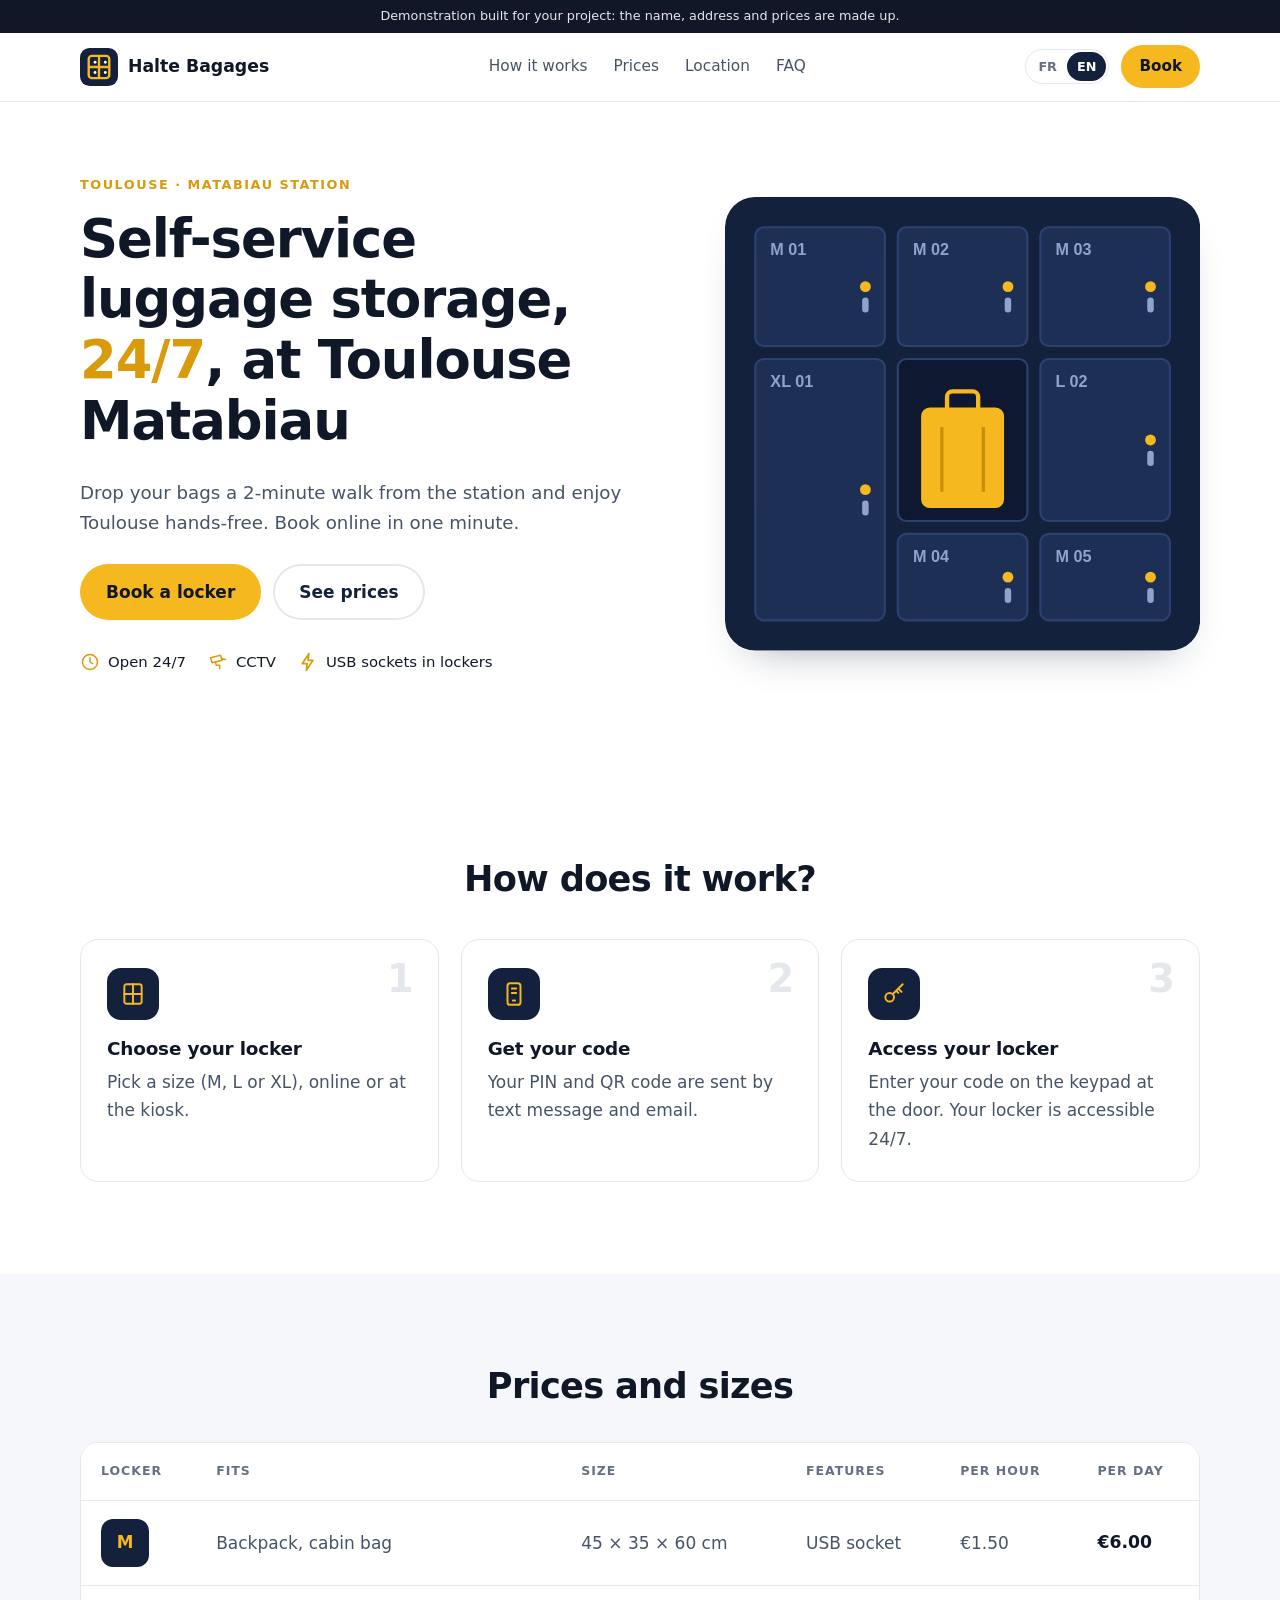
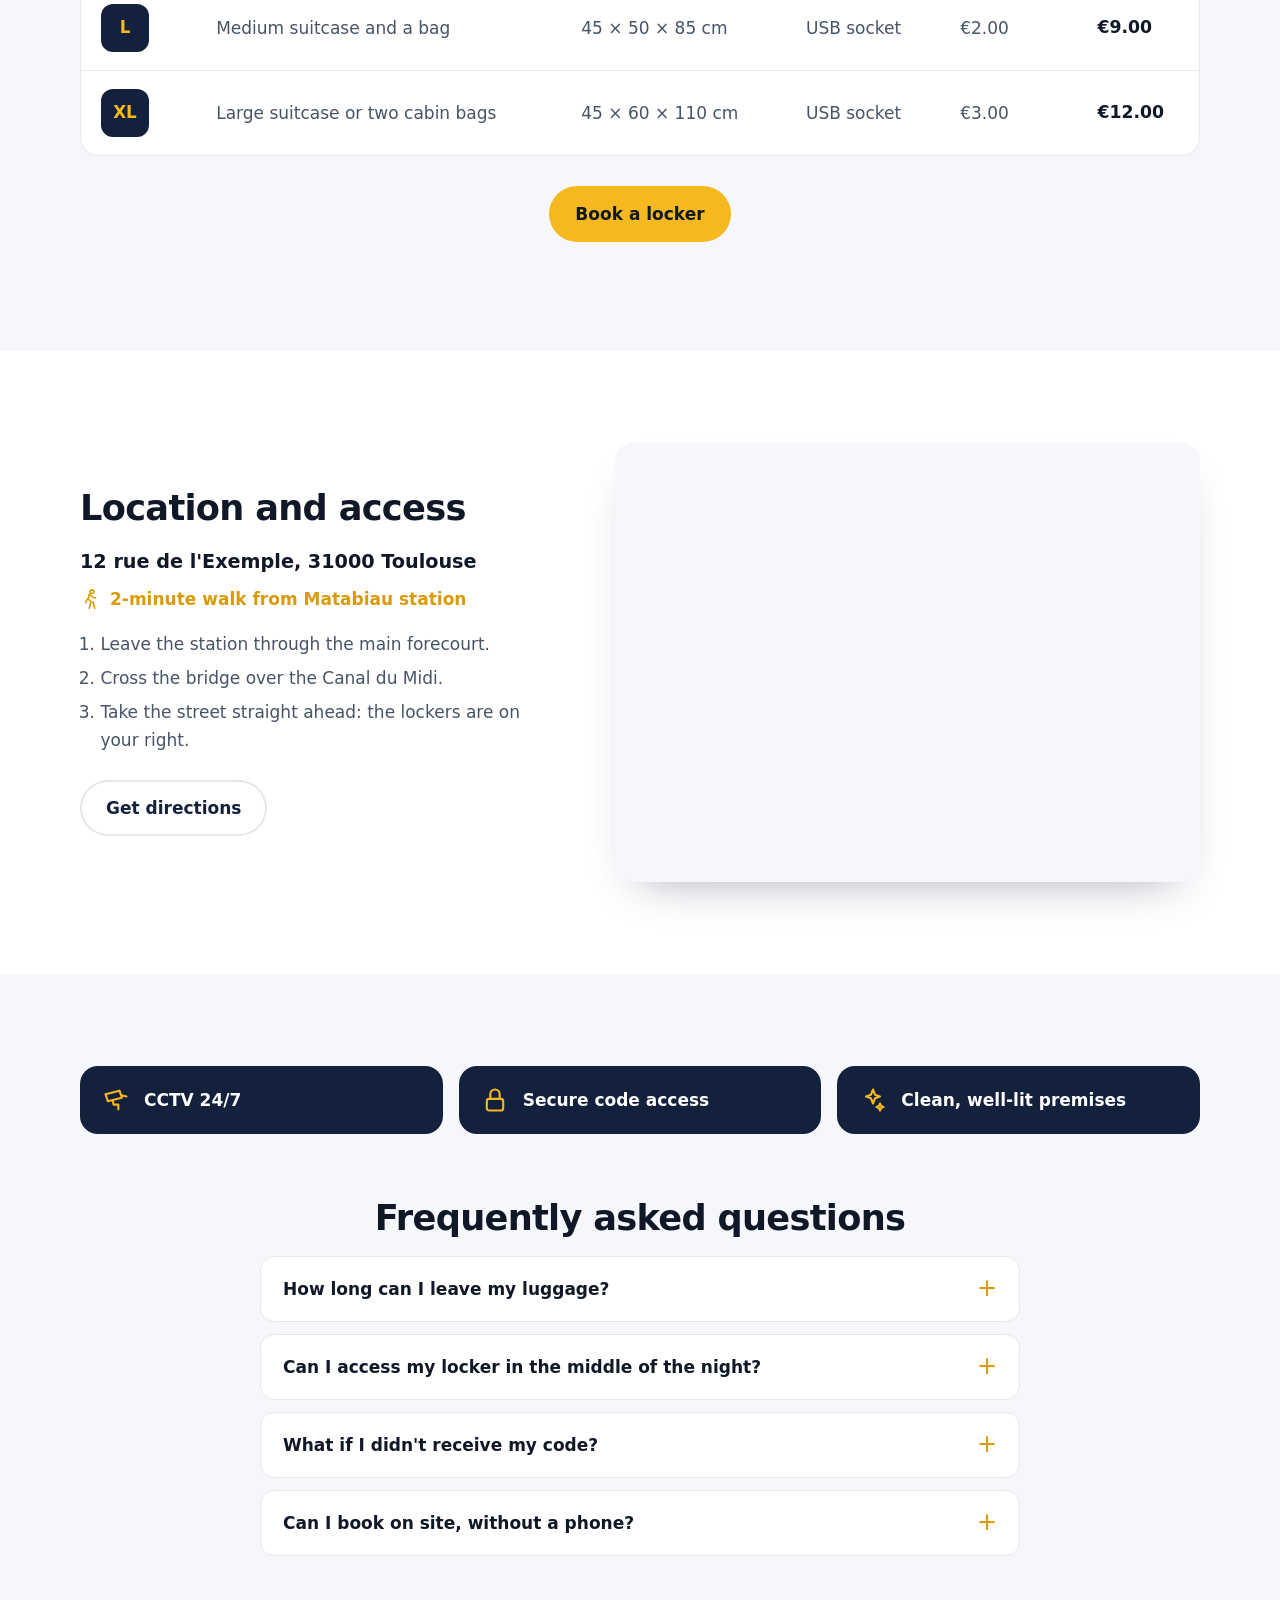
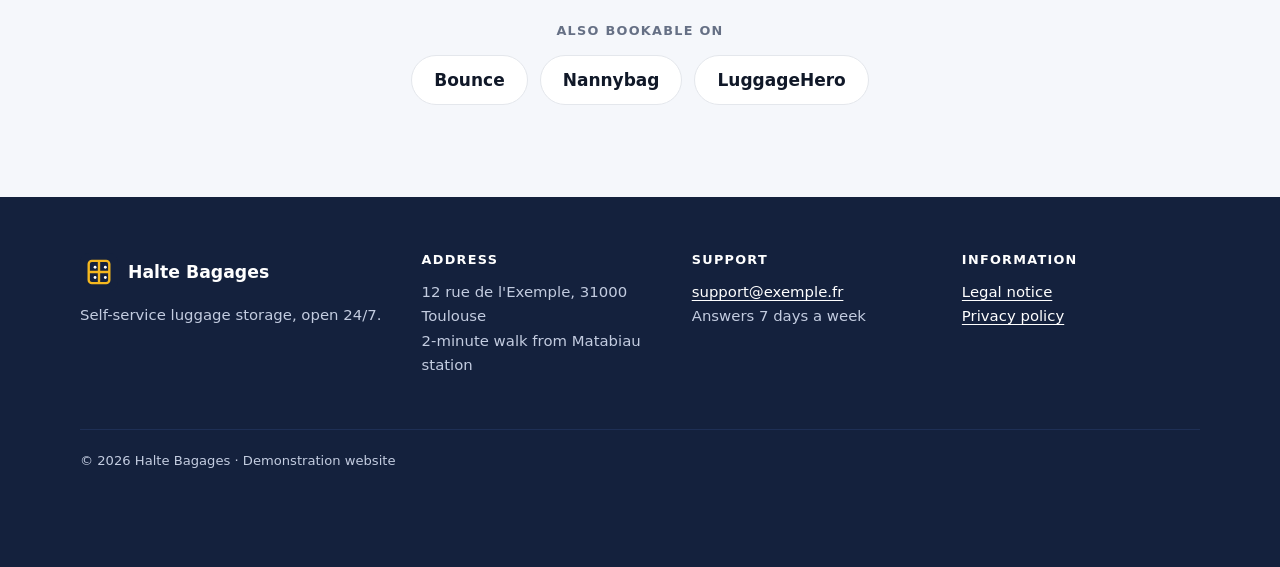
==== index.html @ 48436c83 "Démonstration : consigne à bagages" ====
<!doctype html>
<html lang="fr">
<head>
  <meta charset="utf-8">
  <meta name="viewport" content="width=device-width, initial-scale=1">
  <title>Consigne à bagages 24/7 à Toulouse Matabiau | Halte Bagages</title>
  <meta name="description" content="Consigne à bagages automatisée à 2 minutes à pied de la gare Matabiau. Casiers M, L et XL, accès par code 24 h/24, réservation en ligne.">
  <!-- Démonstration : hors des moteurs de recherche. Le vrai site sera indexé, avec une adresse par langue. -->
  <meta name="robots" content="noindex, nofollow">
  <meta property="og:title" content="Consigne à bagages 24/7 à Toulouse Matabiau | Halte Bagages">
  <meta property="og:description" content="Consigne à bagages automatisée à 2 minutes à pied de la gare Matabiau. Casiers M, L et XL, accès par code 24 h/24, réservation en ligne.">
  <meta name="theme-color" content="#14213D">
  <link rel="icon" href="data:image/svg+xml,%3Csvg%20xmlns%3D%22http%3A%2F%2Fwww.w3.org%2F2000%2Fsvg%22%20viewBox%3D%220%200%2048%2048%22%20aria-hidden%3D%22true%22%3E%3Crect%20width%3D%2248%22%20height%3D%2248%22%20rx%3D%2212%22%20fill%3D%22%2314213D%22%2F%3E%3Crect%20x%3D%2211%22%20y%3D%2210%22%20width%3D%2226%22%20height%3D%2228%22%20rx%3D%224%22%20fill%3D%22none%22%20stroke%3D%22%23F5B81F%22%20stroke-width%3D%223%22%2F%3E%3Cpath%20d%3D%22M11%2024h26M24%2010v28%22%20stroke%3D%22%23F5B81F%22%20stroke-width%3D%223%22%2F%3E%3Ccircle%20cx%3D%2219%22%20cy%3D%2218%22%20r%3D%221.8%22%20fill%3D%22%23fff%22%2F%3E%3Ccircle%20cx%3D%2232%22%20cy%3D%2218%22%20r%3D%221.8%22%20fill%3D%22%23fff%22%2F%3E%3Ccircle%20cx%3D%2219%22%20cy%3D%2231%22%20r%3D%221.8%22%20fill%3D%22%23fff%22%2F%3E%3Ccircle%20cx%3D%2232%22%20cy%3D%2231%22%20r%3D%221.8%22%20fill%3D%22%23fff%22%2F%3E%3C%2Fsvg%3E">
  <link rel="preload" href="assets/fonts/inter.woff2" as="font" type="font/woff2" crossorigin>
  <link rel="stylesheet" href="assets/style.css">
  <script>
    // Langue choisie avant l'affichage : celle déjà choisie, sinon celle du navigateur
    (function () {
      var l = null
      try { l = localStorage.getItem("langue") } catch (e) {}
      if (l !== "fr" && l !== "en") l = (navigator.language || "fr").slice(0, 2) === "fr" ? "fr" : "en"
      document.documentElement.lang = l
    })()
    window.TEXTES = {"titre":{"fr":"Consigne à bagages 24/7 à Toulouse Matabiau | Halte Bagages","en":"Luggage storage 24/7 at Toulouse Matabiau | Halte Bagages"},"description":{"fr":"Consigne à bagages automatisée à 2 minutes à pied de la gare Matabiau. Casiers M, L et XL, accès par code 24 h/24, réservation en ligne.","en":"Self-service luggage storage, a 2-minute walk from Toulouse Matabiau station. M, L and XL lockers, 24/7 code access, online booking."}}
  </script>
</head>
<body>
  <div class="bandeau-demo"><span lang="fr">Démonstration préparée pour votre annonce : le nom, l'adresse et les tarifs sont fictifs.</span><span lang="en">Demonstration built for your project: the name, address and prices are made up.</span></div>
  <header class="entete">
    <div class="conteneur">
      <a class="marque" href="index.html" aria-label="Halte Bagages"><svg viewBox="0 0 48 48" aria-hidden="true"><rect width="48" height="48" rx="12" fill="#14213D"/><rect x="11" y="10" width="26" height="28" rx="4" fill="none" stroke="#F5B81F" stroke-width="3"/><path d="M11 24h26M24 10v28" stroke="#F5B81F" stroke-width="3"/><circle cx="19" cy="18" r="1.8" fill="#fff"/><circle cx="32" cy="18" r="1.8" fill="#fff"/><circle cx="19" cy="31" r="1.8" fill="#fff"/><circle cx="32" cy="31" r="1.8" fill="#fff"/></svg><strong>Halte Bagages</strong></a>
      <nav class="nav" aria-label="Navigation">
        <a href="index.html#fonctionnement"><span lang="fr">Comment ça marche</span><span lang="en">How it works</span></a>
        <a href="index.html#tarifs"><span lang="fr">Tarifs</span><span lang="en">Prices</span></a>
        <a href="index.html#acces"><span lang="fr">Accès</span><span lang="en">Location</span></a>
        <a href="index.html#faq">FAQ</a>
      </nav>
      <div class="entete-droite">
        <div class="langues" role="group" aria-label="Langue / Language">
          <button type="button" data-langue="fr" aria-pressed="true">FR</button>
          <button type="button" data-langue="en" aria-pressed="false">EN</button>
        </div>
        <button type="button" class="bouton petit" data-reserver><span lang="fr">Réserver</span><span lang="en">Book</span></button>
      </div>
    </div>
  </header>
  <main>

    <section class="heros">
      <div class="conteneur heros-grille">
        <div>
          <p class="surtitre"><span lang="fr">Toulouse · Gare Matabiau</span><span lang="en">Toulouse · Matabiau station</span></p>
          <h1><span lang="fr">Consigne à bagages automatisée <em>24/7</em> à Toulouse Matabiau</span><span lang="en">Self-service luggage storage, <em>24/7</em>, at Toulouse Matabiau</span></h1>
          <p class="intro"><span lang="fr">Déposez vos valises à 2 minutes à pied de la gare et profitez de Toulouse les mains libres. Réservation en ligne en une minute.</span><span lang="en">Drop your bags a 2-minute walk from the station and enjoy Toulouse hands-free. Book online in one minute.</span></p>
          <div class="boutons">
            <button type="button" class="bouton" data-reserver><span lang="fr">Réserver un casier</span><span lang="en">Book a locker</span></button>
            <a class="bouton second" href="#tarifs"><span lang="fr">Voir les tarifs</span><span lang="en">See prices</span></a>
          </div>
          <ul class="atouts">
            <li><svg viewBox="0 0 24 24" fill="none" stroke="currentColor" stroke-width="1.8" stroke-linecap="round" stroke-linejoin="round" aria-hidden="true"><circle cx="12" cy="12" r="9"/><path d="M12 7v5l3 2"/></svg><span lang="fr">Ouvert 24 h/24, 7 j/7</span><span lang="en">Open 24/7</span></li>
            <li><svg viewBox="0 0 24 24" fill="none" stroke="currentColor" stroke-width="1.8" stroke-linecap="round" stroke-linejoin="round" aria-hidden="true"><path d="M3 7l12-3 2 6-12 3zM9 12l1 4h4M17 8l4 1M14 16v4"/></svg><span lang="fr">Vidéosurveillance</span><span lang="en">CCTV</span></li>
            <li><svg viewBox="0 0 24 24" fill="none" stroke="currentColor" stroke-width="2" stroke-linecap="round" stroke-linejoin="round" aria-hidden="true"><path d="M13 2L5 14h6l-1 8 8-12h-6z"/></svg><span lang="fr">Prises USB dans les casiers</span><span lang="en">USB sockets in lockers</span></li>
          </ul>
        </div>
        <div class="heros-visuel"><svg viewBox="0 0 440 420" role="img" aria-label="Illustration : un mur de casiers, dont un ouvert avec une valise">
  <rect width="440" height="420" rx="28" fill="#14213D"/>
  <g transform="translate(28 28)">
  <rect width="120" height="110" rx="8" fill="#1E2F55" stroke="#2C4170" stroke-width="2"/>
  <text x="14" y="26" font-family="Inter, sans-serif" font-weight="700" font-size="15" fill="#8FA3CC">M 01</text><circle cx="102" cy="55" r="5" fill="#F5B81F"/><rect x="99" y="65" width="6" height="14" rx="3" fill="#8FA3CC"/>
</g><g transform="translate(160 28)">
  <rect width="120" height="110" rx="8" fill="#1E2F55" stroke="#2C4170" stroke-width="2"/>
  <text x="14" y="26" font-family="Inter, sans-serif" font-weight="700" font-size="15" fill="#8FA3CC">M 02</text><circle cx="102" cy="55" r="5" fill="#F5B81F"/><rect x="99" y="65" width="6" height="14" rx="3" fill="#8FA3CC"/>
</g><g transform="translate(292 28)">
  <rect width="120" height="110" rx="8" fill="#1E2F55" stroke="#2C4170" stroke-width="2"/>
  <text x="14" y="26" font-family="Inter, sans-serif" font-weight="700" font-size="15" fill="#8FA3CC">M 03</text><circle cx="102" cy="55" r="5" fill="#F5B81F"/><rect x="99" y="65" width="6" height="14" rx="3" fill="#8FA3CC"/>
</g>
  <g transform="translate(28 150)">
  <rect width="120" height="242" rx="8" fill="#1E2F55" stroke="#2C4170" stroke-width="2"/>
  <text x="14" y="26" font-family="Inter, sans-serif" font-weight="700" font-size="15" fill="#8FA3CC">XL 01</text><circle cx="102" cy="121" r="5" fill="#F5B81F"/><rect x="99" y="131" width="6" height="14" rx="3" fill="#8FA3CC"/>
</g><g transform="translate(160 150)">
  <rect width="120" height="150" rx="8" fill="#0E1830" stroke="#2C4170" stroke-width="2"/>
  <rect x="21.599999999999998" y="45" width="76.8" height="93" rx="8" fill="#F5B81F"/><rect x="45.6" y="30" width="28.799999999999997" height="21.000000000000004" rx="5" fill="none" stroke="#F5B81F" stroke-width="4"/><path d="M40.800000000000004 63v60M79.2 63v60" stroke="#C98F0C" stroke-width="3"/>
</g><g transform="translate(292 150)">
  <rect width="120" height="150" rx="8" fill="#1E2F55" stroke="#2C4170" stroke-width="2"/>
  <text x="14" y="26" font-family="Inter, sans-serif" font-weight="700" font-size="15" fill="#8FA3CC">L 02</text><circle cx="102" cy="75" r="5" fill="#F5B81F"/><rect x="99" y="85" width="6" height="14" rx="3" fill="#8FA3CC"/>
</g>
  <g transform="translate(160 312)">
  <rect width="120" height="80" rx="8" fill="#1E2F55" stroke="#2C4170" stroke-width="2"/>
  <text x="14" y="26" font-family="Inter, sans-serif" font-weight="700" font-size="15" fill="#8FA3CC">M 04</text><circle cx="102" cy="40" r="5" fill="#F5B81F"/><rect x="99" y="50" width="6" height="14" rx="3" fill="#8FA3CC"/>
</g><g transform="translate(292 312)">
  <rect width="120" height="80" rx="8" fill="#1E2F55" stroke="#2C4170" stroke-width="2"/>
  <text x="14" y="26" font-family="Inter, sans-serif" font-weight="700" font-size="15" fill="#8FA3CC">M 05</text><circle cx="102" cy="40" r="5" fill="#F5B81F"/><rect x="99" y="50" width="6" height="14" rx="3" fill="#8FA3CC"/>
</g>
</svg></div>
      </div>
    </section>

    <section id="fonctionnement">
      <div class="conteneur">
        <h2 class="centre"><span lang="fr">Comment ça marche ?</span><span lang="en">How does it work?</span></h2>
        <ol class="etapes">
          <li><span class="etape-icone"><svg viewBox="0 0 24 24" fill="none" stroke="currentColor" stroke-width="1.8" stroke-linecap="round" stroke-linejoin="round" aria-hidden="true"><rect x="4" y="3" width="16" height="18" rx="2"/><path d="M4 12h16M12 3v18"/></svg></span><h3><span lang="fr">Choisissez votre casier</span><span lang="en">Choose your locker</span></h3><p><span lang="fr">Sélectionnez la taille (M, L ou XL), en ligne ou sur la borne.</span><span lang="en">Pick a size (M, L or XL), online or at the kiosk.</span></p></li>
          <li><span class="etape-icone"><svg viewBox="0 0 24 24" fill="none" stroke="currentColor" stroke-width="1.8" stroke-linecap="round" stroke-linejoin="round" aria-hidden="true"><rect x="6" y="2" width="12" height="20" rx="2.5"/><path d="M10 7h4M10 11h4M11 18h2"/></svg></span><h3><span lang="fr">Recevez votre code</span><span lang="en">Get your code</span></h3><p><span lang="fr">Votre code PIN et votre QR code arrivent par SMS et par e-mail.</span><span lang="en">Your PIN and QR code are sent by text message and email.</span></p></li>
          <li><span class="etape-icone"><svg viewBox="0 0 24 24" fill="none" stroke="currentColor" stroke-width="1.8" stroke-linecap="round" stroke-linejoin="round" aria-hidden="true"><circle cx="8" cy="15" r="4"/><path d="M11 12l9-9M16 7l3 3M14 9l2 2"/></svg></span><h3><span lang="fr">Accédez à votre casier</span><span lang="en">Access your locker</span></h3><p><span lang="fr">Tapez votre code sur le boîtier à l'entrée. Votre casier est accessible 24 h/24.</span><span lang="en">Enter your code on the keypad at the door. Your locker is accessible 24/7.</span></p></li>
        </ol>
      </div>
    </section>

    <section id="tarifs" class="fond-clair">
      <div class="conteneur">
        <h2 class="centre"><span lang="fr">Tarifs et formats</span><span lang="en">Prices and sizes</span></h2>
        <div class="tableau-defile">
          <table class="tarifs">
            <thead><tr><th><span lang="fr">Casier</span><span lang="en">Locker</span></th><th><span lang="fr">Capacité</span><span lang="en">Fits</span></th><th><span lang="fr">Dimensions</span><span lang="en">Size</span></th><th><span lang="fr">Équipement</span><span lang="en">Features</span></th><th><span lang="fr">L'heure</span><span lang="en">Per hour</span></th><th><span lang="fr">La journée</span><span lang="en">Per day</span></th></tr></thead>
            <tbody>
              <tr><th scope="row"><span class="taille">M</span></th><td><span lang="fr">Sac à dos, bagage cabine</span><span lang="en">Backpack, cabin bag</span></td><td>45 × 35 × 60 cm</td><td><span lang="fr">Prise USB</span><span lang="en">USB socket</span></td><td><span lang="fr">1,50 €</span><span lang="en">€1.50</span></td><td><strong><span lang="fr">6,00 €</span><span lang="en">€6.00</span></strong></td></tr>
              <tr><th scope="row"><span class="taille">L</span></th><td><span lang="fr">Valise moyenne et un sac</span><span lang="en">Medium suitcase and a bag</span></td><td>45 × 50 × 85 cm</td><td><span lang="fr">Prise USB</span><span lang="en">USB socket</span></td><td><span lang="fr">2,00 €</span><span lang="en">€2.00</span></td><td><strong><span lang="fr">9,00 €</span><span lang="en">€9.00</span></strong></td></tr>
              <tr><th scope="row"><span class="taille">XL</span></th><td><span lang="fr">Grande valise ou deux valises cabine</span><span lang="en">Large suitcase or two cabin bags</span></td><td>45 × 60 × 110 cm</td><td><span lang="fr">Prise USB</span><span lang="en">USB socket</span></td><td><span lang="fr">3,00 €</span><span lang="en">€3.00</span></td><td><strong><span lang="fr">12,00 €</span><span lang="en">€12.00</span></strong></td></tr>
            </tbody>
          </table>
        </div>
        <p class="centre"><button type="button" class="bouton" data-reserver><span lang="fr">Réserver un casier</span><span lang="en">Book a locker</span></button></p>
      </div>
    </section>

    <section id="acces">
      <div class="conteneur acces-grille">
        <div>
          <h2><span lang="fr">Localisation et accès</span><span lang="en">Location and access</span></h2>
          <p class="adresse">12 rue de l'Exemple, 31000 Toulouse</p>
          <p class="pieton"><svg viewBox="0 0 24 24" fill="none" stroke="currentColor" stroke-width="1.8" stroke-linecap="round" stroke-linejoin="round" aria-hidden="true"><circle cx="13" cy="4" r="2"/><path d="M10 22l2-7-3-3 1-5 4 3 3 1M8 12l-2 4M14 15l2 7"/></svg><span lang="fr">2 minutes à pied de la gare Matabiau</span><span lang="en">2-minute walk from Matabiau station</span></p>
          <ol class="itineraire">
            <li><span lang="fr">Sortez de la gare par le parvis principal.</span><span lang="en">Leave the station through the main forecourt.</span></li>
            <li><span lang="fr">Traversez le pont au-dessus du canal du Midi.</span><span lang="en">Cross the bridge over the Canal du Midi.</span></li>
            <li><span lang="fr">Prenez la rue en face : la consigne est sur votre droite.</span><span lang="en">Take the street straight ahead: the lockers are on your right.</span></li>
          </ol>
          <a class="bouton second" href="https://www.google.com/maps/dir/?api=1&destination=Gare+de+Toulouse-Matabiau&travelmode=walking" target="_blank" rel="noopener"><span lang="fr">Ouvrir l'itinéraire</span><span lang="en">Get directions</span></a>
        </div>
        <div class="carte">
          <iframe title="Google Maps" loading="lazy" referrerpolicy="no-referrer-when-downgrade" src="https://www.google.com/maps?q=Gare+de+Toulouse-Matabiau&z=16&output=embed"></iframe>
        </div>
      </div>
    </section>

    <section id="faq" class="fond-clair">
      <div class="conteneur">
        <ul class="reassurance">
          <li><svg viewBox="0 0 24 24" fill="none" stroke="currentColor" stroke-width="1.8" stroke-linecap="round" stroke-linejoin="round" aria-hidden="true"><path d="M3 7l12-3 2 6-12 3zM9 12l1 4h4M17 8l4 1M14 16v4"/></svg><strong><span lang="fr">Vidéosurveillance 24 h/24</span><span lang="en">CCTV 24/7</span></strong></li>
          <li><svg viewBox="0 0 24 24" fill="none" stroke="currentColor" stroke-width="1.8" stroke-linecap="round" stroke-linejoin="round" aria-hidden="true"><rect x="5" y="11" width="14" height="10" rx="2"/><path d="M8 11V7a4 4 0 0 1 8 0v4"/></svg><strong><span lang="fr">Accès sécurisé par code</span><span lang="en">Secure code access</span></strong></li>
          <li><svg viewBox="0 0 24 24" fill="none" stroke="currentColor" stroke-width="1.8" stroke-linecap="round" stroke-linejoin="round" aria-hidden="true"><path d="M12 3l1.8 4.6L18 9l-4.2 1.4L12 15l-1.8-4.6L6 9l4.2-1.4zM18 15l.9 2.1L21 18l-2.1.9L18 21l-.9-2.1L15 18l2.1-.9z"/></svg><strong><span lang="fr">Local propre et éclairé</span><span lang="en">Clean, well-lit premises</span></strong></li>
        </ul>
        <div class="etroit">
          <h2 class="centre"><span lang="fr">Questions fréquentes</span><span lang="en">Frequently asked questions</span></h2>
          <details name="faq"><summary><span lang="fr">Combien de temps puis-je laisser mes bagages ?</span><span lang="en">How long can I leave my luggage?</span></summary><p><span lang="fr">De quelques heures à plusieurs jours. Vous choisissez la durée à la réservation et vous pouvez la prolonger en ligne.</span><span lang="en">From a few hours to several days. You choose the duration when booking and can extend it online.</span></p></details>
          <details name="faq"><summary><span lang="fr">Puis-je accéder à mon casier en pleine nuit ?</span><span lang="en">Can I access my locker in the middle of the night?</span></summary><p><span lang="fr">Oui. Le local s'ouvre avec votre code, 24 h/24 et 7 j/7, jours fériés compris.</span><span lang="en">Yes. The door opens with your code, 24/7, public holidays included.</span></p></details>
          <details name="faq"><summary><span lang="fr">Que faire si je n'ai pas reçu mon code ?</span><span lang="en">What if I didn't receive my code?</span></summary><p><span lang="fr">Vérifiez vos courriers indésirables, puis écrivez à l'assistance : nous vous renvoyons le code.</span><span lang="en">Check your spam folder, then contact support: we will send the code again.</span></p></details>
          <details name="faq"><summary><span lang="fr">Puis-je réserver sur place, sans téléphone ?</span><span lang="en">Can I book on site, without a phone?</span></summary><p><span lang="fr">Oui, la borne à l'entrée permet de réserver et de payer par carte.</span><span lang="en">Yes, the kiosk at the entrance lets you book and pay by card.</span></p></details>
        </div>
        <div class="partenaires">
          <p><span lang="fr">Aussi réservable sur</span><span lang="en">Also bookable on</span></p>
          <div><a href="#" data-demo>Bounce</a><a href="#" data-demo>Nannybag</a><a href="#" data-demo>LuggageHero</a></div>
        </div>
      </div>
    </section>
  </main>
  <footer class="pied">
    <div class="conteneur pied-grille">
      <div>
        <a class="marque" href="index.html"><svg viewBox="0 0 48 48" aria-hidden="true"><rect width="48" height="48" rx="12" fill="#14213D"/><rect x="11" y="10" width="26" height="28" rx="4" fill="none" stroke="#F5B81F" stroke-width="3"/><path d="M11 24h26M24 10v28" stroke="#F5B81F" stroke-width="3"/><circle cx="19" cy="18" r="1.8" fill="#fff"/><circle cx="32" cy="18" r="1.8" fill="#fff"/><circle cx="19" cy="31" r="1.8" fill="#fff"/><circle cx="32" cy="31" r="1.8" fill="#fff"/></svg><strong>Halte Bagages</strong></a>
        <p><span lang="fr">Consigne à bagages automatisée, ouverte 24 h/24 et 7 j/7.</span><span lang="en">Self-service luggage storage, open 24/7.</span></p>
      </div>
      <div>
        <h3><span lang="fr">Adresse</span><span lang="en">Address</span></h3>
        <p>12 rue de l'Exemple, 31000 Toulouse<br><span lang="fr">À 2 minutes à pied de la gare Matabiau</span><span lang="en">2-minute walk from Matabiau station</span></p>
      </div>
      <div>
        <h3><span lang="fr">Assistance</span><span lang="en">Support</span></h3>
        <p><a href="mailto:support@exemple.fr">support@exemple.fr</a><br><span lang="fr">Réponse 7 j/7</span><span lang="en">Answers 7 days a week</span></p>
      </div>
      <div>
        <h3><span lang="fr">Informations</span><span lang="en">Information</span></h3>
        <p><a href="mentions-legales.html#mentions"><span lang="fr">Mentions légales</span><span lang="en">Legal notice</span></a><br><a href="mentions-legales.html#confidentialite"><span lang="fr">Politique de confidentialité</span><span lang="en">Privacy policy</span></a></p>
      </div>
    </div>
    <div class="conteneur pied-bas">© 2026 Halte Bagages · <span lang="fr">Site de démonstration</span><span lang="en">Demonstration website</span></div>
  </footer>
  <button type="button" class="bouton reserver-mobile" data-reserver><span lang="fr">Réserver un casier</span><span lang="en">Book a locker</span></button>

  <dialog class="reservation" id="reservation" aria-labelledby="reservation-titre">
    <form method="dialog" class="reservation-fermer"><button aria-label="Fermer / Close">×</button></form>
    <p class="note-demo"><span lang="fr">Ici s'affichera votre module de réservation SmartLOCKERS. Cette réservation est une simulation : rien n'est enregistré ni envoyé.</span><span lang="en">Your SmartLOCKERS booking module will be displayed here. This booking is a simulation: nothing is saved or sent.</span></p>
    <div data-etape="1">
      <h2 id="reservation-titre"><span lang="fr">Réserver un casier</span><span lang="en">Book a locker</span></h2>
      <fieldset>
        <legend><span lang="fr">Taille du casier</span><span lang="en">Locker size</span></legend>
        <div class="choix">
          <label><input type="radio" name="taille" value="M"><span><strong>M</strong><small><span lang="fr">Sac à dos, bagage cabine</span><span lang="en">Backpack, cabin bag</span></small></span></label>
          <label><input type="radio" name="taille" value="L" checked><span><strong>L</strong><small><span lang="fr">Valise moyenne et un sac</span><span lang="en">Medium suitcase and a bag</span></small></span></label>
          <label><input type="radio" name="taille" value="XL"><span><strong>XL</strong><small><span lang="fr">Grande valise ou deux valises cabine</span><span lang="en">Large suitcase or two cabin bags</span></small></span></label>
        </div>
      </fieldset>
      <fieldset>
        <legend><span lang="fr">Durée</span><span lang="en">Duration</span></legend>
        <div class="choix durees">
          <label><input type="radio" name="duree" value="2"><span><strong><span lang="fr">2 h</span><span lang="en">2 hrs</span></strong></span></label>
          <label><input type="radio" name="duree" value="4" checked><span><strong><span lang="fr">4 h</span><span lang="en">4 hrs</span></strong></span></label>
          <label><input type="radio" name="duree" value="24"><span><strong><span lang="fr">1 jour</span><span lang="en">1 day</span></strong></span></label>
          <label><input type="radio" name="duree" value="48"><span><strong><span lang="fr">2 jours</span><span lang="en">2 days</span></strong></span></label>
        </div>
      </fieldset>
      <p class="total"><span lang="fr">Total</span><span lang="en">Total</span> : <strong id="total"></strong></p>
      <button type="button" class="bouton large" data-suite="2"><span lang="fr">Continuer</span><span lang="en">Continue</span></button>
    </div>
    <div data-etape="2" hidden>
      <h2><span lang="fr">Où envoyer votre code ?</span><span lang="en">Where should we send your code?</span></h2>
      <label class="champ"><span lang="fr">E-mail</span><span lang="en">Email</span><input type="email" id="r-mail" autocomplete="email" placeholder="vous@exemple.fr"></label>
      <label class="champ"><span lang="fr">Téléphone portable</span><span lang="en">Mobile phone</span><input type="tel" id="r-tel" autocomplete="tel" placeholder="06 12 34 56 78"></label>
      <p class="erreur" id="r-erreur" role="alert" hidden><span lang="fr">Indiquez un e-mail valide et un numéro de téléphone.</span><span lang="en">Please enter a valid email and a phone number.</span></p>
      <button type="button" class="bouton large" data-suite="3"><span lang="fr">Recevoir mon code</span><span lang="en">Get my code</span></button>
      <button type="button" class="lien" data-suite="1"><span lang="fr">Retour</span><span lang="en">Back</span></button>
    </div>
    <div data-etape="3" hidden>
      <h2><span lang="fr">C'est réservé</span><span lang="en">You're booked</span></h2>
      <p id="r-recap"></p>
      <div class="code-pin" aria-label="Code PIN"><span id="r-pin"></span></div>
      <div class="qr" id="r-qr" aria-hidden="true"></div>
      <p class="discret"><span lang="fr">Sur le vrai site, ce code arrive par SMS et par e-mail. Tapez-le sur le boîtier à l'entrée.</span><span lang="en">On the real website, this code is sent by text message and email. Enter it on the keypad at the door.</span></p>
      <form method="dialog"><button class="bouton large"><span lang="fr">Fermer</span><span lang="en">Close</span></button></form>
    </div>
  </dialog>
  <script>window.CASIERS = [{"id":"M","heure":1.5,"jour":6},{"id":"L","heure":2,"jour":9},{"id":"XL","heure":3,"jour":12}]</script>
  <script src="assets/site.js" defer></script>
</body>
</html>
---- assets/style.css ----
/* Démo consigne à bagages : bleu nuit, accent jaune ocre, une page, pensée pour le téléphone d'un voyageur */
@font-face { font-family: "Inter"; src: url("fonts/inter.woff2") format("woff2"); font-weight: 100 900; font-display: swap; }

:root {
  --nuit: #14213D;
  --nuit-clair: #1E2F55;
  --jaune: #F5B81F;
  --ocre: #D99A0B;
  --encre: #101828;
  --texte: #475467;
  --discret: #667085;
  --fond: #FFFFFF;
  --fond-clair: #F5F7FB;
  --trait: #E4E7EC;
  --rayon: 18px;
  --ombre: 0 20px 44px -26px rgba(20, 33, 61, .45);
}

*, *::before, *::after { box-sizing: border-box; }
html { scroll-behavior: smooth; scroll-padding-top: 84px; -webkit-text-size-adjust: 100%; }
body { margin: 0; font-family: "Inter", system-ui, sans-serif; font-size: 17px; line-height: 1.65; color: var(--texte); background: var(--fond); }
svg { display: block; max-width: 100%; }
a { color: var(--nuit); text-underline-offset: 3px; }
h1, h2, h3 { color: var(--encre); line-height: 1.15; margin: 0 0 .5em; font-weight: 750; letter-spacing: -.02em; }
h1 { font-size: clamp(2rem, 5.2vw, 3.3rem); }
h1 em { font-style: normal; color: var(--ocre); }
h2 { font-size: clamp(1.6rem, 3.4vw, 2.2rem); }
h3 { font-size: 1.15rem; letter-spacing: -.01em; }
p { margin: 0 0 1em; }
:focus-visible { outline: 3px solid var(--ocre); outline-offset: 3px; }
.conteneur { width: min(1120px, 100% - 32px); margin-inline: auto; }
.etroit { width: min(760px, 100%); margin-inline: auto; }
section { padding: clamp(48px, 8vw, 92px) 0; }
.centre { text-align: center; }
.fond-clair { background: var(--fond-clair); }
.discret { color: var(--discret); font-size: .9rem; }

/* Deux langues dans la page : seule celle de <html lang> s'affiche */
html[lang="fr"] [lang="en"], html[lang="en"] [lang="fr"] { display: none; }

/* Boutons */
.bouton { display: inline-flex; align-items: center; justify-content: center; gap: 8px; padding: 14px 26px; border-radius: 999px; background: var(--jaune); color: var(--encre); font: inherit; font-weight: 700; text-decoration: none; border: 0; cursor: pointer; transition: background .2s, transform .2s; }
.bouton:hover { background: var(--ocre); transform: translateY(-1px); }
.bouton.second { background: transparent; color: var(--nuit); box-shadow: inset 0 0 0 2px var(--trait); }
.bouton.second:hover { background: var(--fond-clair); }
.bouton.petit { padding: 9px 18px; font-size: .95rem; }
.bouton.large { width: 100%; }
.boutons { display: flex; flex-wrap: wrap; gap: 12px; margin-top: 26px; }
.lien { display: block; margin: 12px auto 0; background: none; border: 0; font: inherit; color: var(--discret); text-decoration: underline; cursor: pointer; }

.bandeau-demo { background: var(--encre); color: #E4E7EC; font-size: .8rem; text-align: center; padding: 7px 16px; line-height: 1.45; }

/* En-tête */
.entete { position: sticky; top: 0; z-index: 30; background: rgba(255, 255, 255, .94); backdrop-filter: blur(8px); border-bottom: 1px solid var(--trait); }
.entete .conteneur { display: flex; align-items: center; justify-content: space-between; gap: 16px; min-height: 68px; }
.marque { display: flex; align-items: center; gap: 10px; text-decoration: none; color: var(--encre); font-size: 1.08rem; white-space: nowrap; }
.marque svg { width: 38px; height: 38px; }
.nav { display: flex; gap: 26px; }
.nav a { text-decoration: none; color: var(--texte); font-weight: 500; font-size: .96rem; }
.nav a:hover { color: var(--encre); }
.entete-droite { display: flex; align-items: center; gap: 12px; }
.langues { display: flex; border: 1px solid var(--trait); border-radius: 999px; padding: 2px; }
.langues button { border: 0; background: none; font: inherit; font-size: .8rem; font-weight: 600; color: var(--discret); padding: 4px 10px; border-radius: 999px; cursor: pointer; }
.langues button[aria-pressed="true"] { background: var(--nuit); color: #fff; }

/* Héros */
.heros { padding-top: clamp(36px, 6vw, 72px); }
.heros-grille { display: grid; grid-template-columns: 1.1fr .9fr; gap: clamp(28px, 5vw, 64px); align-items: center; }
.surtitre { font-size: .8rem; font-weight: 700; letter-spacing: .12em; text-transform: uppercase; color: var(--ocre); margin-bottom: 14px; }
.intro { font-size: 1.14rem; max-width: 560px; }
.heros-visuel svg { width: 100%; height: auto; border-radius: 28px; box-shadow: var(--ombre); }
.atouts { list-style: none; padding: 0; margin: 30px 0 0; display: flex; flex-wrap: wrap; gap: 10px 22px; font-size: .93rem; font-weight: 500; color: var(--encre); }
.atouts li { display: flex; align-items: center; gap: 8px; }
.atouts svg { width: 20px; height: 20px; color: var(--ocre); flex: none; }

/* Étapes */
.etapes { list-style: none; padding: 0; margin: 40px 0 0; display: grid; grid-template-columns: repeat(3, 1fr); gap: 22px; counter-reset: etape; }
.etapes li { position: relative; background: var(--fond); border: 1px solid var(--trait); border-radius: var(--rayon); padding: 28px 26px; counter-increment: etape; }
.etapes li::after { content: counter(etape); position: absolute; top: 20px; right: 24px; font-size: 2.4rem; font-weight: 800; color: var(--trait); line-height: 1; }
.etape-icone { display: grid; place-items: center; width: 52px; height: 52px; border-radius: 14px; background: var(--nuit); color: var(--jaune); margin-bottom: 18px; }
.etape-icone svg { width: 26px; height: 26px; }
.etapes p { margin: 0; }

/* Tarifs */
.tableau-defile { margin: 36px 0 30px; }
.tarifs { width: 100%; border-collapse: separate; border-spacing: 0; background: var(--fond); border: 1px solid var(--trait); border-radius: var(--rayon); overflow: hidden; }
.tarifs th, .tarifs td { padding: 18px 20px; text-align: left; border-bottom: 1px solid var(--trait); }
.tarifs thead th { font-size: .78rem; text-transform: uppercase; letter-spacing: .08em; color: var(--discret); font-weight: 600; background: var(--fond); }
.tarifs tbody tr:last-child > * { border-bottom: 0; }
.tarifs td strong { color: var(--encre); font-size: 1.08rem; }
.taille { display: inline-grid; place-items: center; min-width: 48px; height: 48px; padding: 0 10px; border-radius: 12px; background: var(--nuit); color: var(--jaune); font-weight: 800; font-size: 1.05rem; }

/* Accès */
.acces-grille { display: grid; grid-template-columns: .9fr 1.1fr; gap: clamp(28px, 5vw, 56px); align-items: center; }
.adresse { font-size: 1.2rem; font-weight: 600; color: var(--encre); margin-bottom: .4em; }
.pieton { display: flex; align-items: center; gap: 8px; font-weight: 600; color: var(--ocre); }
.pieton svg { width: 22px; height: 22px; flex: none; }
.itineraire { padding-left: 1.2em; margin: 0 0 26px; }
.itineraire li { margin-bottom: 6px; }
.carte { border-radius: var(--rayon); overflow: hidden; box-shadow: var(--ombre); background: var(--fond-clair); aspect-ratio: 4 / 3; }
.carte iframe { width: 100%; height: 100%; border: 0; display: block; }

/* Réassurance et FAQ */
.reassurance { list-style: none; padding: 0; margin: 0 0 clamp(40px, 6vw, 64px); display: grid; grid-template-columns: repeat(3, 1fr); gap: 16px; }
.reassurance li { display: flex; align-items: center; gap: 14px; background: var(--nuit); color: #fff; border-radius: var(--rayon); padding: 20px 22px; }
.reassurance svg { width: 28px; height: 28px; color: var(--jaune); flex: none; }
details { background: var(--fond); border: 1px solid var(--trait); border-radius: 14px; margin-top: 12px; }
summary { cursor: pointer; padding: 18px 52px 18px 22px; font-weight: 600; color: var(--encre); list-style: none; position: relative; }
summary::-webkit-details-marker { display: none; }
summary::after { content: "+"; position: absolute; right: 22px; top: 50%; translate: 0 -50%; font-size: 1.5rem; font-weight: 400; color: var(--ocre); transition: rotate .2s; }
details[open] summary::after { rotate: 45deg; }
details p { padding: 0 22px 20px; margin: 0; }
.partenaires { text-align: center; margin-top: clamp(40px, 6vw, 64px); }
.partenaires p { font-size: .8rem; text-transform: uppercase; letter-spacing: .1em; color: var(--discret); font-weight: 600; margin-bottom: 14px; }
.partenaires div { display: flex; flex-wrap: wrap; justify-content: center; gap: 12px; }
.partenaires a { padding: 10px 22px; border: 1px solid var(--trait); border-radius: 999px; background: var(--fond); text-decoration: none; font-weight: 600; color: var(--encre); }
.partenaires a:hover { border-color: var(--ocre); }

/* Pied de page */
.pied { background: var(--nuit); color: #C3CCE0; padding: 56px 0 96px; font-size: .93rem; }
.pied a { color: #fff; }
.pied .marque { color: #fff; margin-bottom: 12px; }
.pied h3 { color: #fff; font-size: .8rem; text-transform: uppercase; letter-spacing: .1em; margin-bottom: 12px; }
.pied-grille { display: grid; grid-template-columns: 1.3fr 1fr 1fr 1fr; gap: 32px; }
.pied-bas { margin-top: 36px; padding-top: 20px; border-top: 1px solid var(--nuit-clair); font-size: .82rem; }
.texte h1 { font-size: clamp(1.8rem, 4vw, 2.4rem); }
.texte h2 { margin-top: 1.6em; }

/* Bouton de réservation toujours sous le pouce, sur téléphone */
.reserver-mobile { display: none; position: fixed; left: 16px; right: 16px; bottom: 14px; z-index: 40; box-shadow: 0 12px 28px -8px rgba(20, 33, 61, .55); }

/* Simulation de réservation */
.reservation { width: min(480px, 100% - 24px); max-height: calc(100dvh - 24px); border: 0; border-radius: 22px; padding: 26px 24px 24px; color: var(--texte); box-shadow: 0 30px 80px -20px rgba(16, 24, 40, .6); }
.reservation::backdrop { background: rgba(16, 24, 40, .6); }
.reservation h2 { font-size: 1.45rem; }
.reservation-fermer { position: absolute; top: 10px; right: 12px; margin: 0; }
.reservation-fermer button { border: 0; background: none; font-size: 1.8rem; line-height: 1; color: var(--discret); cursor: pointer; padding: 4px 10px; }
.note-demo { background: #FFF6DB; border: 1px solid #F3D98A; color: #6B5210; border-radius: 12px; padding: 10px 14px; font-size: .82rem; line-height: 1.45; margin: 0 28px 18px 0; }
fieldset { border: 0; padding: 0; margin: 0 0 18px; }
legend { font-weight: 600; color: var(--encre); padding: 0; margin-bottom: 8px; }
.choix { display: grid; grid-template-columns: repeat(3, 1fr); gap: 8px; }
.choix.durees { grid-template-columns: repeat(4, 1fr); }
.choix label { cursor: pointer; }
.choix input { position: absolute; opacity: 0; }
.choix label > span { display: flex; flex-direction: column; gap: 2px; height: 100%; border: 2px solid var(--trait); border-radius: 12px; padding: 10px; text-align: center; }
.choix strong { color: var(--encre); }
.choix small { font-size: .74rem; line-height: 1.3; }
.choix input:checked + span { border-color: var(--ocre); background: #FFF6DB; }
.choix input:focus-visible + span { outline: 3px solid var(--ocre); outline-offset: 2px; }
.total { font-size: 1.1rem; margin-bottom: 14px; }
.total strong { color: var(--encre); font-size: 1.3rem; }
.champ { display: block; font-weight: 600; color: var(--encre); margin-bottom: 14px; }
.champ input { display: block; width: 100%; margin-top: 6px; padding: 12px 14px; border: 2px solid var(--trait); border-radius: 12px; font: inherit; }
.champ input:focus { border-color: var(--ocre); outline: 0; }
.erreur { color: #B42318; font-size: .9rem; }
.code-pin { background: var(--nuit); color: var(--jaune); border-radius: 14px; text-align: center; font-size: 2.2rem; font-weight: 800; letter-spacing: .3em; padding: 14px 0 14px .3em; margin-bottom: 14px; }
.qr { width: 132px; margin: 0 auto 14px; }

@media (max-width: 900px) {
  .nav { display: none; }
  .heros-grille, .acces-grille { grid-template-columns: 1fr; }
  .heros-visuel { max-width: 420px; }
  .etapes, .reassurance { grid-template-columns: 1fr; }
  .pied-grille { grid-template-columns: 1fr 1fr; }
}
@media (max-width: 640px) {
  body { font-size: 16px; }
  .entete .bouton { display: none; }
  .reserver-mobile { display: inline-flex; }
  .boutons .bouton { width: 100%; }
  .pied-grille { grid-template-columns: 1fr; gap: 22px; }
  /* Le tableau devient une carte par casier */
  .tarifs, .tarifs tbody, .tarifs tr, .tarifs td, .tarifs th { display: block; }
  .tarifs { border: 0; background: none; border-radius: 0; }
  .tarifs thead { display: none; }
  .tarifs tr { background: var(--fond); border: 1px solid var(--trait); border-radius: var(--rayon); padding: 18px; margin-bottom: 12px; display: grid; grid-template-columns: auto 1fr; gap: 4px 14px; align-items: center; }
  .tarifs th, .tarifs td { padding: 0; border: 0; }
  .tarifs tbody th { grid-row: span 5; align-self: start; }
  .tarifs td:nth-of-type(1) { font-weight: 600; color: var(--encre); }
  .tarifs td:nth-of-type(4)::after { content: " / h"; }
  html[lang="fr"] .tarifs td:nth-of-type(5)::after { content: " la journée"; }
  html[lang="en"] .tarifs td:nth-of-type(5)::after { content: " per day"; }
  .choix small { display: none; }
}
@media (prefers-reduced-motion: reduce) { html { scroll-behavior: auto; } .bouton { transition: none; } }
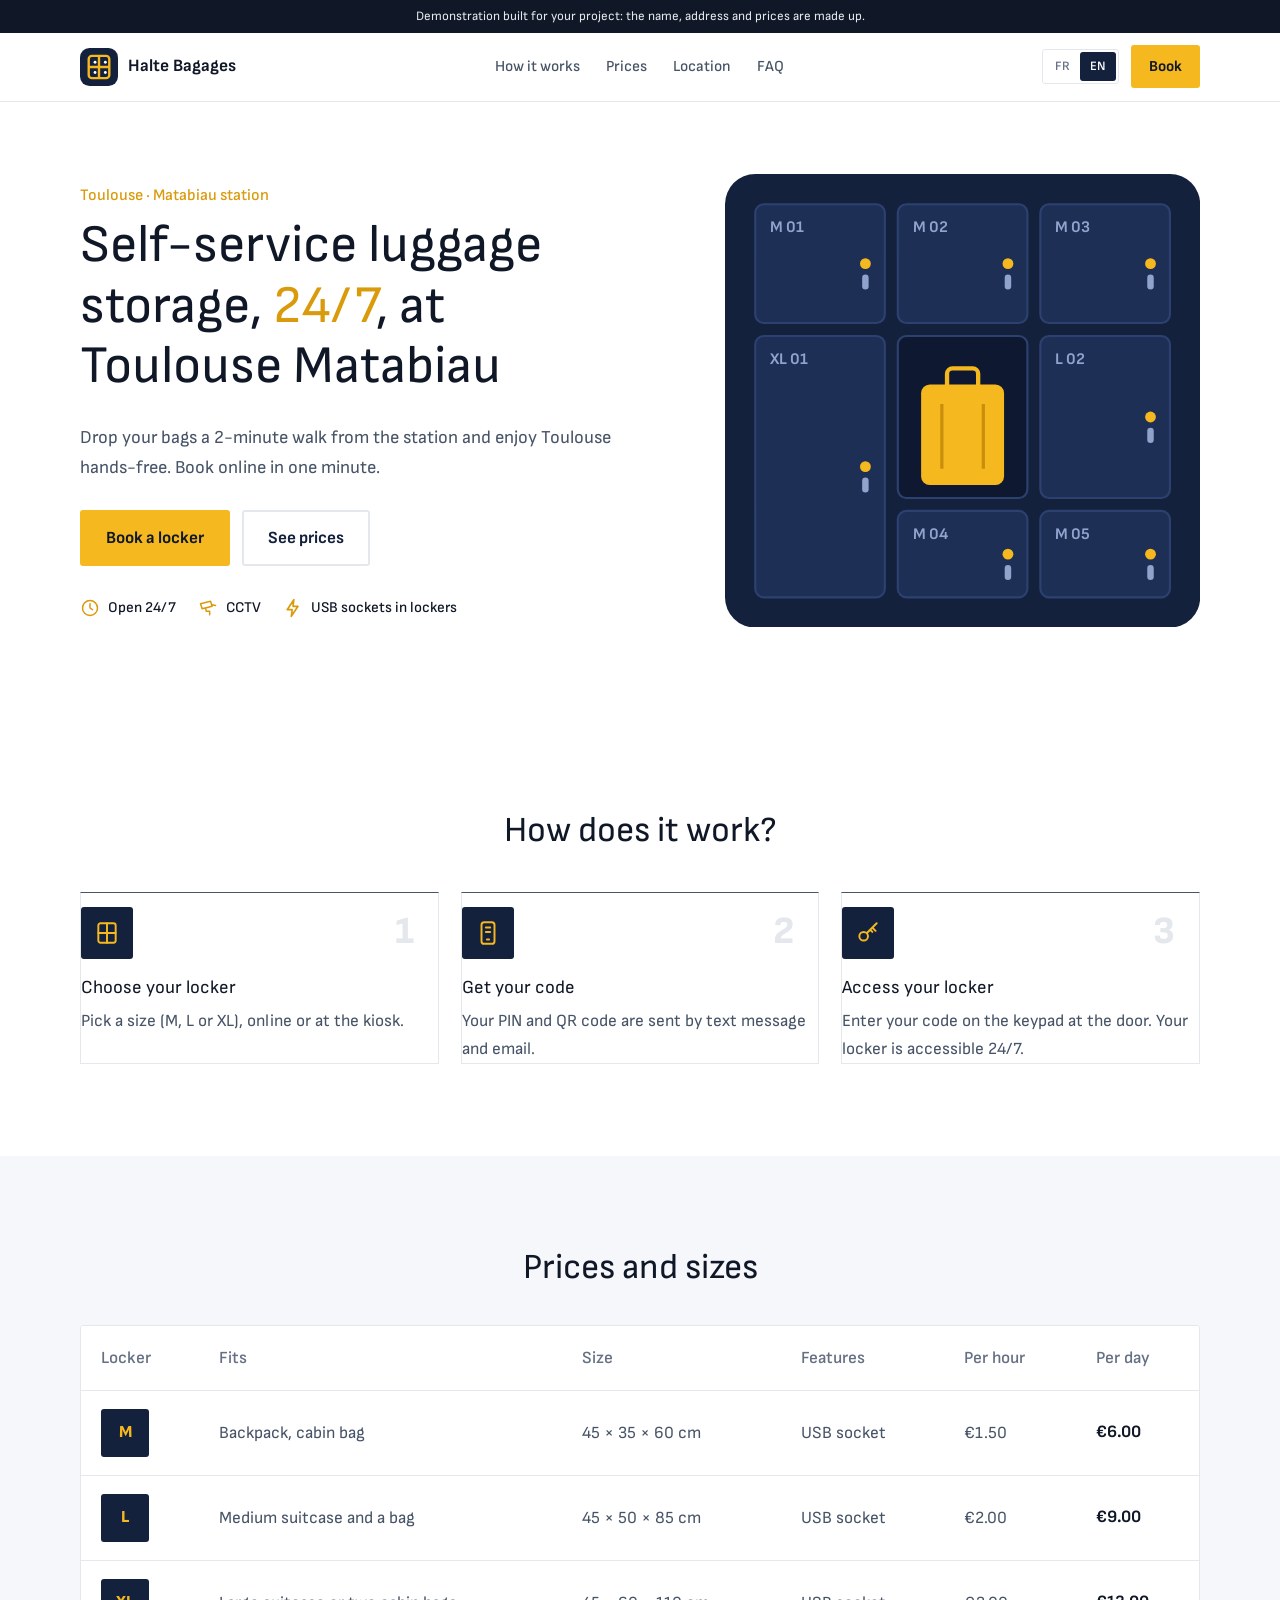
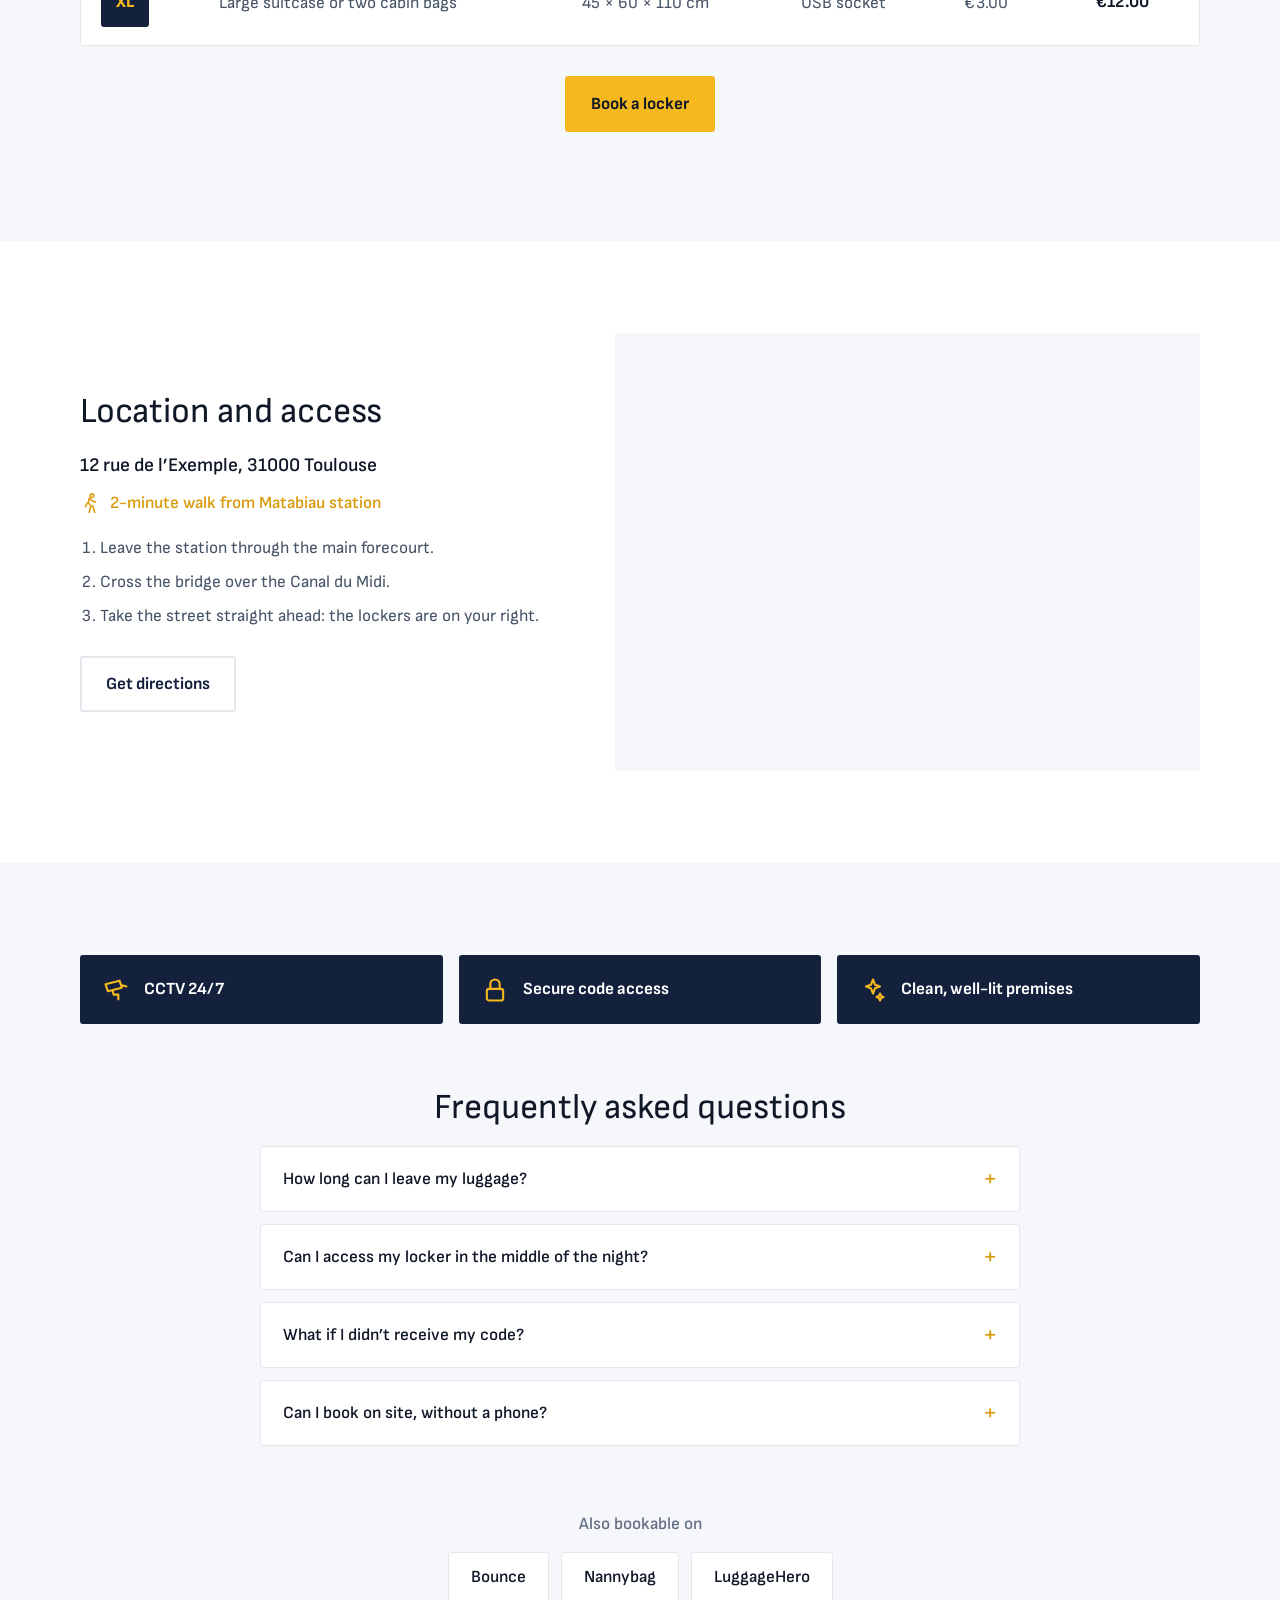
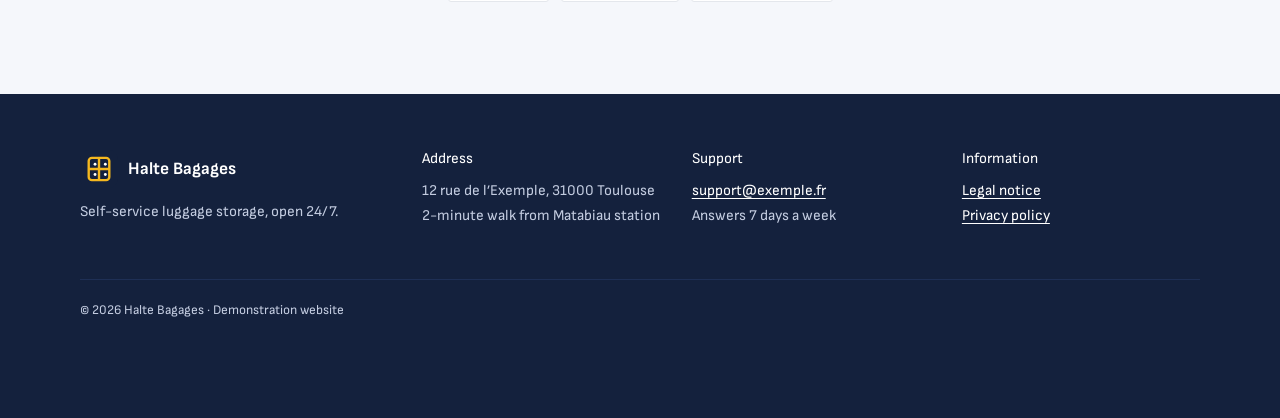
==== commit aaa3cb4d: "Reprise : polices, typographie, filets" ====
--- a/index.html
+++ b/index.html
@@ -11,10 +11,12 @@
   <meta property="og:description" content="Consigne à bagages automatisée à 2 minutes à pied de la gare Matabiau. Casiers M, L et XL, accès par code 24 h/24, réservation en ligne.">
   <meta name="theme-color" content="#14213D">
   <link rel="icon" href="data:image/svg+xml,%3Csvg%20xmlns%3D%22http%3A%2F%2Fwww.w3.org%2F2000%2Fsvg%22%20viewBox%3D%220%200%2048%2048%22%20aria-hidden%3D%22true%22%3E%3Crect%20width%3D%2248%22%20height%3D%2248%22%20rx%3D%2212%22%20fill%3D%22%2314213D%22%2F%3E%3Crect%20x%3D%2211%22%20y%3D%2210%22%20width%3D%2226%22%20height%3D%2228%22%20rx%3D%224%22%20fill%3D%22none%22%20stroke%3D%22%23F5B81F%22%20stroke-width%3D%223%22%2F%3E%3Cpath%20d%3D%22M11%2024h26M24%2010v28%22%20stroke%3D%22%23F5B81F%22%20stroke-width%3D%223%22%2F%3E%3Ccircle%20cx%3D%2219%22%20cy%3D%2218%22%20r%3D%221.8%22%20fill%3D%22%23fff%22%2F%3E%3Ccircle%20cx%3D%2232%22%20cy%3D%2218%22%20r%3D%221.8%22%20fill%3D%22%23fff%22%2F%3E%3Ccircle%20cx%3D%2219%22%20cy%3D%2231%22%20r%3D%221.8%22%20fill%3D%22%23fff%22%2F%3E%3Ccircle%20cx%3D%2232%22%20cy%3D%2231%22%20r%3D%221.8%22%20fill%3D%22%23fff%22%2F%3E%3C%2Fsvg%3E">
-  <link rel="preload" href="assets/fonts/inter.woff2" as="font" type="font/woff2" crossorigin>
+  <link rel="preload" href="assets/fonts/apfel-grotezk.woff2" as="font" type="font/woff2" crossorigin>
+  <link rel="preload" href="assets/fonts/sofia-sans.woff2" as="font" type="font/woff2" crossorigin>
   <link rel="stylesheet" href="assets/style.css">
+  <link rel="stylesheet" href="assets/reprise.css">
   <script>
-    // Langue choisie avant l'affichage : celle déjà choisie, sinon celle du navigateur
+    // Langue choisie avant l’affichage : celle déjà choisie, sinon celle du navigateur
     (function () {
       var l = null
       try { l = localStorage.getItem("langue") } catch (e) {}
@@ -25,7 +27,7 @@
   </script>
 </head>
 <body>
-  <div class="bandeau-demo"><span lang="fr">Démonstration préparée pour votre annonce : le nom, l'adresse et les tarifs sont fictifs.</span><span lang="en">Demonstration built for your project: the name, address and prices are made up.</span></div>
+  <div class="bandeau-demo"><span lang="fr">Démonstration préparée pour une annonce : le nom, l’adresse et les tarifs sont fictifs.</span><span lang="en">Demonstration built for your project: the name, address and prices are made up.</span></div>
   <header class="entete">
     <div class="conteneur">
       <a class="marque" href="index.html" aria-label="Halte Bagages"><svg viewBox="0 0 48 48" aria-hidden="true"><rect width="48" height="48" rx="12" fill="#14213D"/><rect x="11" y="10" width="26" height="28" rx="4" fill="none" stroke="#F5B81F" stroke-width="3"/><path d="M11 24h26M24 10v28" stroke="#F5B81F" stroke-width="3"/><circle cx="19" cy="18" r="1.8" fill="#fff"/><circle cx="32" cy="18" r="1.8" fill="#fff"/><circle cx="19" cy="31" r="1.8" fill="#fff"/><circle cx="32" cy="31" r="1.8" fill="#fff"/></svg><strong>Halte Bagages</strong></a>
@@ -97,11 +99,11 @@
 
     <section id="fonctionnement">
       <div class="conteneur">
-        <h2 class="centre"><span lang="fr">Comment ça marche ?</span><span lang="en">How does it work?</span></h2>
+        <h2 class="centre"><span lang="fr">Comment ça marche ?</span><span lang="en">How does it work?</span></h2>
         <ol class="etapes">
           <li><span class="etape-icone"><svg viewBox="0 0 24 24" fill="none" stroke="currentColor" stroke-width="1.8" stroke-linecap="round" stroke-linejoin="round" aria-hidden="true"><rect x="4" y="3" width="16" height="18" rx="2"/><path d="M4 12h16M12 3v18"/></svg></span><h3><span lang="fr">Choisissez votre casier</span><span lang="en">Choose your locker</span></h3><p><span lang="fr">Sélectionnez la taille (M, L ou XL), en ligne ou sur la borne.</span><span lang="en">Pick a size (M, L or XL), online or at the kiosk.</span></p></li>
           <li><span class="etape-icone"><svg viewBox="0 0 24 24" fill="none" stroke="currentColor" stroke-width="1.8" stroke-linecap="round" stroke-linejoin="round" aria-hidden="true"><rect x="6" y="2" width="12" height="20" rx="2.5"/><path d="M10 7h4M10 11h4M11 18h2"/></svg></span><h3><span lang="fr">Recevez votre code</span><span lang="en">Get your code</span></h3><p><span lang="fr">Votre code PIN et votre QR code arrivent par SMS et par e-mail.</span><span lang="en">Your PIN and QR code are sent by text message and email.</span></p></li>
-          <li><span class="etape-icone"><svg viewBox="0 0 24 24" fill="none" stroke="currentColor" stroke-width="1.8" stroke-linecap="round" stroke-linejoin="round" aria-hidden="true"><circle cx="8" cy="15" r="4"/><path d="M11 12l9-9M16 7l3 3M14 9l2 2"/></svg></span><h3><span lang="fr">Accédez à votre casier</span><span lang="en">Access your locker</span></h3><p><span lang="fr">Tapez votre code sur le boîtier à l'entrée. Votre casier est accessible 24 h/24.</span><span lang="en">Enter your code on the keypad at the door. Your locker is accessible 24/7.</span></p></li>
+          <li><span class="etape-icone"><svg viewBox="0 0 24 24" fill="none" stroke="currentColor" stroke-width="1.8" stroke-linecap="round" stroke-linejoin="round" aria-hidden="true"><circle cx="8" cy="15" r="4"/><path d="M11 12l9-9M16 7l3 3M14 9l2 2"/></svg></span><h3><span lang="fr">Accédez à votre casier</span><span lang="en">Access your locker</span></h3><p><span lang="fr">Tapez votre code sur le boîtier à l’entrée. Votre casier est accessible 24 h/24.</span><span lang="en">Enter your code on the keypad at the door. Your locker is accessible 24/7.</span></p></li>
         </ol>
       </div>
     </section>
@@ -111,11 +113,11 @@
         <h2 class="centre"><span lang="fr">Tarifs et formats</span><span lang="en">Prices and sizes</span></h2>
         <div class="tableau-defile">
           <table class="tarifs">
-            <thead><tr><th><span lang="fr">Casier</span><span lang="en">Locker</span></th><th><span lang="fr">Capacité</span><span lang="en">Fits</span></th><th><span lang="fr">Dimensions</span><span lang="en">Size</span></th><th><span lang="fr">Équipement</span><span lang="en">Features</span></th><th><span lang="fr">L'heure</span><span lang="en">Per hour</span></th><th><span lang="fr">La journée</span><span lang="en">Per day</span></th></tr></thead>
+            <thead><tr><th><span lang="fr">Casier</span><span lang="en">Locker</span></th><th><span lang="fr">Capacité</span><span lang="en">Fits</span></th><th><span lang="fr">Dimensions</span><span lang="en">Size</span></th><th><span lang="fr">Équipement</span><span lang="en">Features</span></th><th><span lang="fr">L’heure</span><span lang="en">Per hour</span></th><th><span lang="fr">La journée</span><span lang="en">Per day</span></th></tr></thead>
             <tbody>
-              <tr><th scope="row"><span class="taille">M</span></th><td><span lang="fr">Sac à dos, bagage cabine</span><span lang="en">Backpack, cabin bag</span></td><td>45 × 35 × 60 cm</td><td><span lang="fr">Prise USB</span><span lang="en">USB socket</span></td><td><span lang="fr">1,50 €</span><span lang="en">€1.50</span></td><td><strong><span lang="fr">6,00 €</span><span lang="en">€6.00</span></strong></td></tr>
-              <tr><th scope="row"><span class="taille">L</span></th><td><span lang="fr">Valise moyenne et un sac</span><span lang="en">Medium suitcase and a bag</span></td><td>45 × 50 × 85 cm</td><td><span lang="fr">Prise USB</span><span lang="en">USB socket</span></td><td><span lang="fr">2,00 €</span><span lang="en">€2.00</span></td><td><strong><span lang="fr">9,00 €</span><span lang="en">€9.00</span></strong></td></tr>
-              <tr><th scope="row"><span class="taille">XL</span></th><td><span lang="fr">Grande valise ou deux valises cabine</span><span lang="en">Large suitcase or two cabin bags</span></td><td>45 × 60 × 110 cm</td><td><span lang="fr">Prise USB</span><span lang="en">USB socket</span></td><td><span lang="fr">3,00 €</span><span lang="en">€3.00</span></td><td><strong><span lang="fr">12,00 €</span><span lang="en">€12.00</span></strong></td></tr>
+              <tr><th scope="row"><span class="taille">M</span></th><td><span lang="fr">Sac à dos, bagage cabine</span><span lang="en">Backpack, cabin bag</span></td><td>45 × 35 × 60 cm</td><td><span lang="fr">Prise USB</span><span lang="en">USB socket</span></td><td><span lang="fr">1,50 €</span><span lang="en">€1.50</span></td><td><strong><span lang="fr">6,00 €</span><span lang="en">€6.00</span></strong></td></tr>
+              <tr><th scope="row"><span class="taille">L</span></th><td><span lang="fr">Valise moyenne et un sac</span><span lang="en">Medium suitcase and a bag</span></td><td>45 × 50 × 85 cm</td><td><span lang="fr">Prise USB</span><span lang="en">USB socket</span></td><td><span lang="fr">2,00 €</span><span lang="en">€2.00</span></td><td><strong><span lang="fr">9,00 €</span><span lang="en">€9.00</span></strong></td></tr>
+              <tr><th scope="row"><span class="taille">XL</span></th><td><span lang="fr">Grande valise ou deux valises cabine</span><span lang="en">Large suitcase or two cabin bags</span></td><td>45 × 60 × 110 cm</td><td><span lang="fr">Prise USB</span><span lang="en">USB socket</span></td><td><span lang="fr">3,00 €</span><span lang="en">€3.00</span></td><td><strong><span lang="fr">12,00 €</span><span lang="en">€12.00</span></strong></td></tr>
             </tbody>
           </table>
         </div>
@@ -127,14 +129,14 @@
       <div class="conteneur acces-grille">
         <div>
           <h2><span lang="fr">Localisation et accès</span><span lang="en">Location and access</span></h2>
-          <p class="adresse">12 rue de l'Exemple, 31000 Toulouse</p>
+          <p class="adresse">12 rue de l’Exemple, 31000 Toulouse</p>
           <p class="pieton"><svg viewBox="0 0 24 24" fill="none" stroke="currentColor" stroke-width="1.8" stroke-linecap="round" stroke-linejoin="round" aria-hidden="true"><circle cx="13" cy="4" r="2"/><path d="M10 22l2-7-3-3 1-5 4 3 3 1M8 12l-2 4M14 15l2 7"/></svg><span lang="fr">2 minutes à pied de la gare Matabiau</span><span lang="en">2-minute walk from Matabiau station</span></p>
           <ol class="itineraire">
             <li><span lang="fr">Sortez de la gare par le parvis principal.</span><span lang="en">Leave the station through the main forecourt.</span></li>
             <li><span lang="fr">Traversez le pont au-dessus du canal du Midi.</span><span lang="en">Cross the bridge over the Canal du Midi.</span></li>
-            <li><span lang="fr">Prenez la rue en face : la consigne est sur votre droite.</span><span lang="en">Take the street straight ahead: the lockers are on your right.</span></li>
+            <li><span lang="fr">Prenez la rue en face : la consigne est sur votre droite.</span><span lang="en">Take the street straight ahead: the lockers are on your right.</span></li>
           </ol>
-          <a class="bouton second" href="https://www.google.com/maps/dir/?api=1&destination=Gare+de+Toulouse-Matabiau&travelmode=walking" target="_blank" rel="noopener"><span lang="fr">Ouvrir l'itinéraire</span><span lang="en">Get directions</span></a>
+          <a class="bouton second" href="https://www.google.com/maps/dir/?api=1&destination=Gare+de+Toulouse-Matabiau&travelmode=walking" target="_blank" rel="noopener"><span lang="fr">Ouvrir l’itinéraire</span><span lang="en">Get directions</span></a>
         </div>
         <div class="carte">
           <iframe title="Google Maps" loading="lazy" referrerpolicy="no-referrer-when-downgrade" src="https://www.google.com/maps?q=Gare+de+Toulouse-Matabiau&z=16&output=embed"></iframe>
@@ -151,10 +153,10 @@
         </ul>
         <div class="etroit">
           <h2 class="centre"><span lang="fr">Questions fréquentes</span><span lang="en">Frequently asked questions</span></h2>
-          <details name="faq"><summary><span lang="fr">Combien de temps puis-je laisser mes bagages ?</span><span lang="en">How long can I leave my luggage?</span></summary><p><span lang="fr">De quelques heures à plusieurs jours. Vous choisissez la durée à la réservation et vous pouvez la prolonger en ligne.</span><span lang="en">From a few hours to several days. You choose the duration when booking and can extend it online.</span></p></details>
-          <details name="faq"><summary><span lang="fr">Puis-je accéder à mon casier en pleine nuit ?</span><span lang="en">Can I access my locker in the middle of the night?</span></summary><p><span lang="fr">Oui. Le local s'ouvre avec votre code, 24 h/24 et 7 j/7, jours fériés compris.</span><span lang="en">Yes. The door opens with your code, 24/7, public holidays included.</span></p></details>
-          <details name="faq"><summary><span lang="fr">Que faire si je n'ai pas reçu mon code ?</span><span lang="en">What if I didn't receive my code?</span></summary><p><span lang="fr">Vérifiez vos courriers indésirables, puis écrivez à l'assistance : nous vous renvoyons le code.</span><span lang="en">Check your spam folder, then contact support: we will send the code again.</span></p></details>
-          <details name="faq"><summary><span lang="fr">Puis-je réserver sur place, sans téléphone ?</span><span lang="en">Can I book on site, without a phone?</span></summary><p><span lang="fr">Oui, la borne à l'entrée permet de réserver et de payer par carte.</span><span lang="en">Yes, the kiosk at the entrance lets you book and pay by card.</span></p></details>
+          <details name="faq"><summary><span lang="fr">Combien de temps puis-je laisser mes bagages ?</span><span lang="en">How long can I leave my luggage?</span></summary><p><span lang="fr">De quelques heures à plusieurs jours. Vous choisissez la durée à la réservation et vous pouvez la prolonger en ligne.</span><span lang="en">From a few hours to several days. You choose the duration when booking and can extend it online.</span></p></details>
+          <details name="faq"><summary><span lang="fr">Puis-je accéder à mon casier en pleine nuit ?</span><span lang="en">Can I access my locker in the middle of the night?</span></summary><p><span lang="fr">Oui. Le local s’ouvre avec votre code, 24 h/24 et 7 j/7, jours fériés compris.</span><span lang="en">Yes. The door opens with your code, 24/7, public holidays included.</span></p></details>
+          <details name="faq"><summary><span lang="fr">Que faire si je n’ai pas reçu mon code ?</span><span lang="en">What if I didn’t receive my code?</span></summary><p><span lang="fr">Vérifiez vos courriers indésirables, puis écrivez à l’assistance : nous vous renvoyons le code.</span><span lang="en">Check your spam folder, then contact support: we will send the code again.</span></p></details>
+          <details name="faq"><summary><span lang="fr">Puis-je réserver sur place, sans téléphone ?</span><span lang="en">Can I book on site, without a phone?</span></summary><p><span lang="fr">Oui, la borne à l’entrée permet de réserver et de payer par carte.</span><span lang="en">Yes, the kiosk at the entrance lets you book and pay by card.</span></p></details>
         </div>
         <div class="partenaires">
           <p><span lang="fr">Aussi réservable sur</span><span lang="en">Also bookable on</span></p>
@@ -171,7 +173,7 @@
       </div>
       <div>
         <h3><span lang="fr">Adresse</span><span lang="en">Address</span></h3>
-        <p>12 rue de l'Exemple, 31000 Toulouse<br><span lang="fr">À 2 minutes à pied de la gare Matabiau</span><span lang="en">2-minute walk from Matabiau station</span></p>
+        <p>12 rue de l’Exemple, 31000 Toulouse<br><span lang="fr">À 2 minutes à pied de la gare Matabiau</span><span lang="en">2-minute walk from Matabiau station</span></p>
       </div>
       <div>
         <h3><span lang="fr">Assistance</span><span lang="en">Support</span></h3>
@@ -188,7 +190,7 @@
 
   <dialog class="reservation" id="reservation" aria-labelledby="reservation-titre">
     <form method="dialog" class="reservation-fermer"><button aria-label="Fermer / Close">×</button></form>
-    <p class="note-demo"><span lang="fr">Ici s'affichera votre module de réservation SmartLOCKERS. Cette réservation est une simulation : rien n'est enregistré ni envoyé.</span><span lang="en">Your SmartLOCKERS booking module will be displayed here. This booking is a simulation: nothing is saved or sent.</span></p>
+    <p class="note-demo"><span lang="fr">Ici s’affichera votre module de réservation SmartLOCKERS. Cette réservation est une simulation : rien n’est enregistré ni envoyé.</span><span lang="en">Your SmartLOCKERS booking module will be displayed here. This booking is a simulation: nothing is saved or sent.</span></p>
     <div data-etape="1">
       <h2 id="reservation-titre"><span lang="fr">Réserver un casier</span><span lang="en">Book a locker</span></h2>
       <fieldset>
@@ -208,11 +210,11 @@
           <label><input type="radio" name="duree" value="48"><span><strong><span lang="fr">2 jours</span><span lang="en">2 days</span></strong></span></label>
         </div>
       </fieldset>
-      <p class="total"><span lang="fr">Total</span><span lang="en">Total</span> : <strong id="total"></strong></p>
+      <p class="total"><span lang="fr">Total</span><span lang="en">Total</span> : <strong id="total"></strong></p>
       <button type="button" class="bouton large" data-suite="2"><span lang="fr">Continuer</span><span lang="en">Continue</span></button>
     </div>
     <div data-etape="2" hidden>
-      <h2><span lang="fr">Où envoyer votre code ?</span><span lang="en">Where should we send your code?</span></h2>
+      <h2><span lang="fr">Où envoyer votre code ?</span><span lang="en">Where should we send your code?</span></h2>
       <label class="champ"><span lang="fr">E-mail</span><span lang="en">Email</span><input type="email" id="r-mail" autocomplete="email" placeholder="vous@exemple.fr"></label>
       <label class="champ"><span lang="fr">Téléphone portable</span><span lang="en">Mobile phone</span><input type="tel" id="r-tel" autocomplete="tel" placeholder="06 12 34 56 78"></label>
       <p class="erreur" id="r-erreur" role="alert" hidden><span lang="fr">Indiquez un e-mail valide et un numéro de téléphone.</span><span lang="en">Please enter a valid email and a phone number.</span></p>
@@ -220,11 +222,11 @@
       <button type="button" class="lien" data-suite="1"><span lang="fr">Retour</span><span lang="en">Back</span></button>
     </div>
     <div data-etape="3" hidden>
-      <h2><span lang="fr">C'est réservé</span><span lang="en">You're booked</span></h2>
+      <h2><span lang="fr">C’est réservé</span><span lang="en">You’re booked</span></h2>
       <p id="r-recap"></p>
-      <div class="code-pin" aria-label="Code PIN"><span id="r-pin"></span></div>
+      <div class="code-pin" role="group" aria-label="Code PIN"><span id="r-pin"></span></div>
       <div class="qr" id="r-qr" aria-hidden="true"></div>
-      <p class="discret"><span lang="fr">Sur le vrai site, ce code arrive par SMS et par e-mail. Tapez-le sur le boîtier à l'entrée.</span><span lang="en">On the real website, this code is sent by text message and email. Enter it on the keypad at the door.</span></p>
+      <p class="discret"><span lang="fr">Sur le vrai site, ce code arrive par SMS et par e-mail. Tapez-le sur le boîtier à l’entrée.</span><span lang="en">On the real website, this code is sent by text message and email. Enter it on the keypad at the door.</span></p>
       <form method="dialog"><button class="bouton large"><span lang="fr">Fermer</span><span lang="en">Close</span></button></form>
     </div>
   </dialog>
--- a/assets/style.css
+++ b/assets/style.css
@@ -1,5 +1,4 @@
 /* Démo consigne à bagages : bleu nuit, accent jaune ocre, une page, pensée pour le téléphone d'un voyageur */
-@font-face { font-family: "Inter"; src: url("fonts/inter.woff2") format("woff2"); font-weight: 100 900; font-display: swap; }
 
 :root {
   --nuit: #14213D;
@@ -18,7 +17,7 @@
 
 *, *::before, *::after { box-sizing: border-box; }
 html { scroll-behavior: smooth; scroll-padding-top: 84px; -webkit-text-size-adjust: 100%; }
-body { margin: 0; font-family: "Inter", system-ui, sans-serif; font-size: 17px; line-height: 1.65; color: var(--texte); background: var(--fond); }
+body { margin: 0; font-family: var(--police-texte); font-size: 17px; line-height: 1.65; color: var(--texte); background: var(--fond); }
 svg { display: block; max-width: 100%; }
 a { color: var(--nuit); text-underline-offset: 3px; }
 h1, h2, h3 { color: var(--encre); line-height: 1.15; margin: 0 0 .5em; font-weight: 750; letter-spacing: -.02em; }
--- a/assets/reprise.css
+++ b/assets/reprise.css
@@ -0,0 +1,59 @@
+/* Reprise du 06/11 (outils/demo/reprendre.mjs) */
+/* Police : Apfel Grotezk, de Luigi Gorlero (Collletttivo), licence SIL OFL */
+@font-face { font-family: "Apfel Grotezk"; src: url("fonts/apfel-grotezk.woff2") format("woff2"); font-weight: 700; font-display: optional; }
+@font-face { font-family: "Sofia Sans"; src: url("fonts/sofia-sans.woff2") format("woff2"); font-weight: 1 1000; font-display: optional; }
+:root { --police-titre: "Apfel Grotezk", system-ui, sans-serif; --police-texte: "Sofia Sans", system-ui, sans-serif; }
+svg text[font-family] { font-family: var(--police-texte); }
+:root { --rayon: 3px; --rayon-bouton: 3px; --ombre: none; }
+body { font-synthesis: none; }
+h1, h2, h3, legend { letter-spacing: 0; text-wrap: balance; }
+h1, h2, h3, legend, .marque-nom strong { font-weight: 400; }
+.credit-polices { font-size: .9rem; color: var(--discret); }
+
+/* La petite ligne au-dessus des titres : gardée dans le premier bloc de la page (elle y dit le métier et le lieu), retirée ailleurs */
+.surtitre { display: none; }
+main > :first-child .surtitre { display: inline-block; font-size: 1rem; font-weight: 500; letter-spacing: 0; text-transform: none; margin-bottom: 6px; }
+.bouton { border-radius: var(--rayon-bouton); }
+
+/* En-tête : lien actif souligné, pas de pastille */
+.nav a, .nav .ouvrir-sous-menu { border-radius: 0; }
+.entete:not(.entete-deux-etages) .nav a:not(.bouton):is(:hover, [aria-current="page"]), .entete:not(.entete-deux-etages) .nav .ouvrir-sous-menu:hover { background: none; text-decoration: underline; text-decoration-thickness: 2px; text-underline-offset: 7px; }
+.nav a.bouton[aria-current="page"], .nav a.bouton[aria-current="page"]:hover { background: var(--accent); color: var(--sur-accent); }
+.bouton-menu { background: none; box-shadow: inset 0 0 0 1px var(--bord); border-radius: var(--rayon-bouton); }
+.sous-menu ul { border: 1px solid var(--bord); border-radius: var(--rayon); box-shadow: none; }
+
+/* Avis et étapes : un filet, le numéro en grand, pas de carte ni de rond */
+.avis { background: none; border-top: 1px solid currentColor; border-radius: 0; box-shadow: none; padding: 16px 0 0; }
+.avis .initiale, .auteur .initiale { display: none; }
+.etapes li { background: none; border-top: 1px solid currentColor; border-radius: 0; box-shadow: none; padding: 14px 0 0; }
+.etapes li::before { display: block; width: auto; height: auto; background: none; border-radius: 0; color: var(--accent); font: 400 2.4rem/1 var(--police-titre); margin-bottom: 14px; }
+
+/* Formulaires et bannière */
+form[data-formulaire], .succes, .cookies { border: 1px solid var(--bord); border-radius: var(--rayon); box-shadow: none; }
+
+/* Relevé dans les feuilles de la démo : coins arrondis */
+.bouton,
+.langues,
+.langues button,
+.heros-visuel svg,
+.etape-icone,
+.taille,
+details,
+.partenaires a,
+.reservation,
+.note-demo,
+.choix label > span,
+.champ input,
+.code-pin { border-radius: var(--rayon); }
+
+/* Relevé : ombres */
+.heros-visuel svg,
+.carte,
+.reserver-mobile,
+.reservation { box-shadow: none; }
+
+/* Relevé : petites capitales espacées */
+.surtitre,
+.tarifs thead th,
+.partenaires p,
+.pied h3 { text-transform: none; letter-spacing: 0; font-size: max(.85rem, 1em); }
